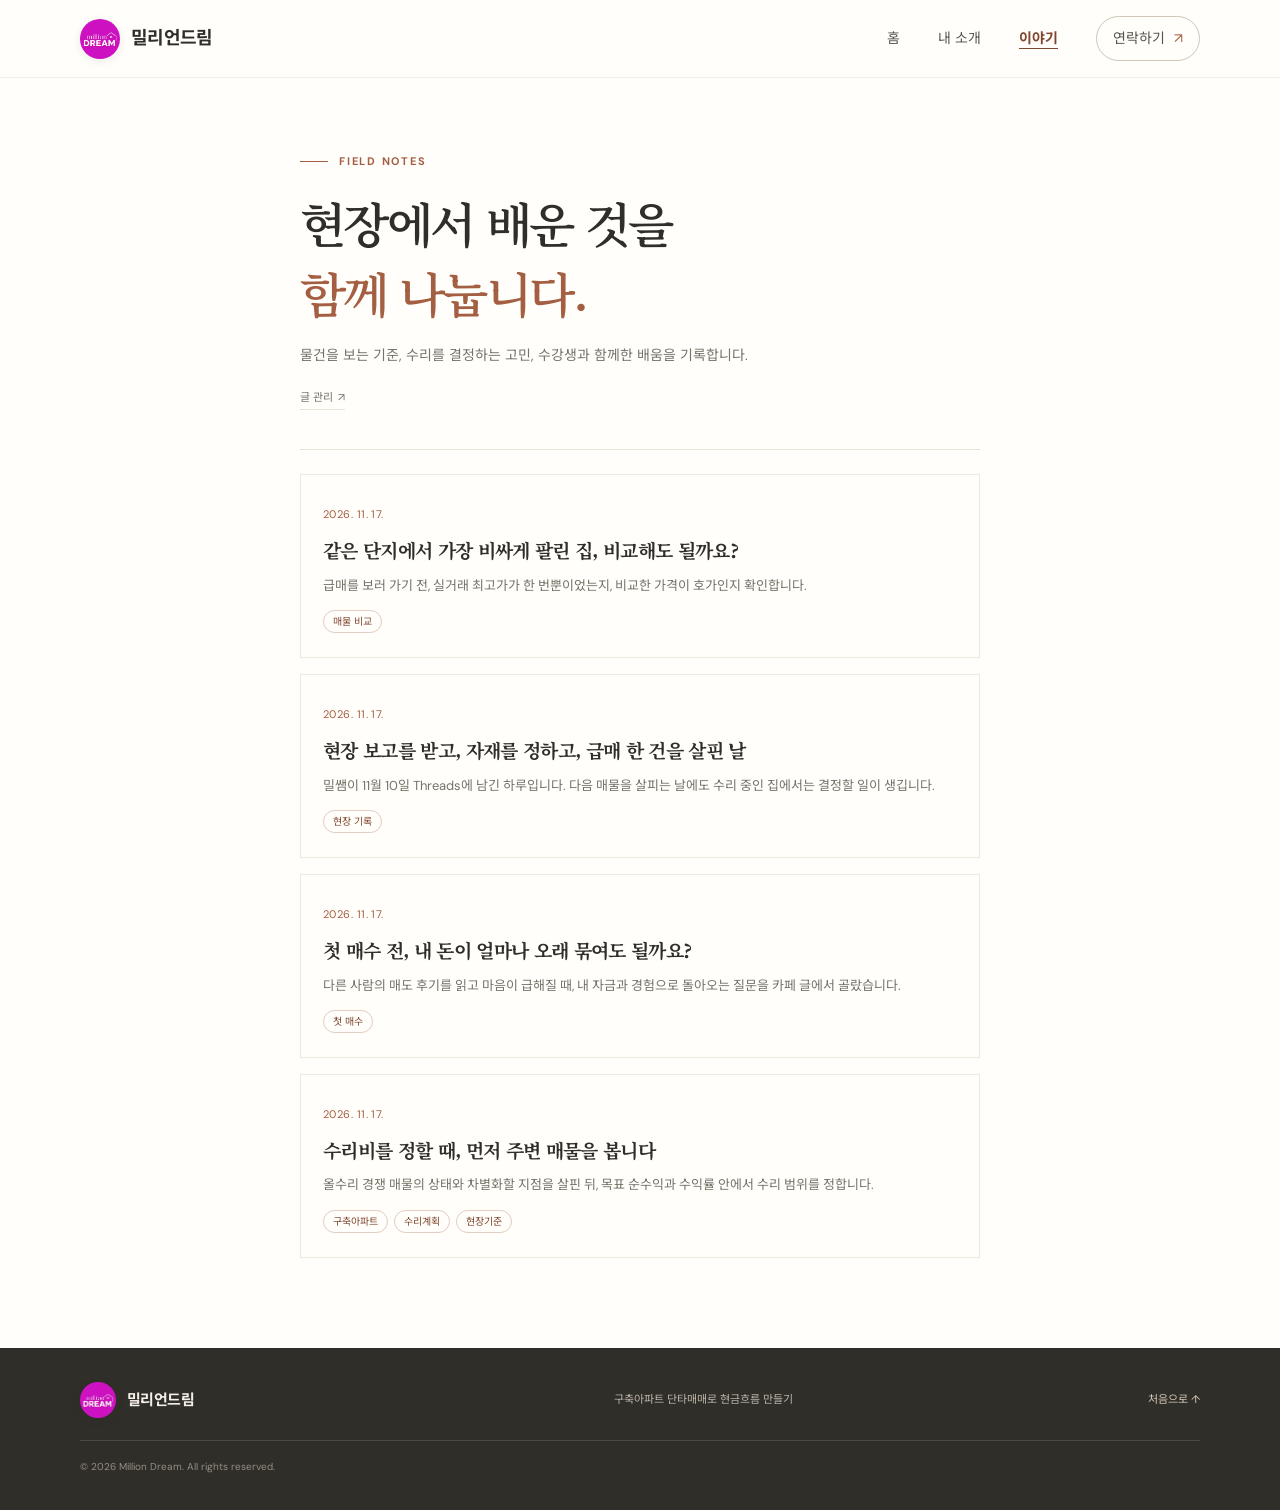
==== story/index.html @ 9db8449e "Remove personal name from story metadata and author" ====
<!doctype html>
<html lang="ko">
<head>
  <meta charset="utf-8">
  <meta name="viewport" content="width=device-width, initial-scale=1">
  <meta name="theme-color" content="#f7f4ec">
  <meta name="description" content="밀리언드림이 구축아파트 투자 현장에서 얻은 기준과 배움을 기록합니다.">
  <title>이야기 | 밀리언드림</title>
  <link rel="stylesheet" href="../styles.css">
  <link rel="stylesheet" href="../story.css">
  <script src="../script.js" defer></script>
</head>
<body class="story-page">
  <a class="skip-link" href="#main">본문 바로가기</a>
  <header class="site-header">
  <a class="brand" href="../index.html#home" aria-label="밀리언드림 홈"><img class="brand-logo" src="../assets/logo.jpg" alt=""><span>밀리언드림</span></a>
  <button class="menu-toggle" type="button" aria-expanded="false" aria-controls="site-nav"><span class="menu-icon" aria-hidden="true"></span><span class="sr-only">메뉴 열기</span></button>
  <nav class="site-nav" id="site-nav" aria-label="주요 메뉴"><a href="../index.html#home">홈</a><a href="../about.html">내 소개</a><a href="index.html" aria-current="page">이야기</a><a class="nav-contact" href="../index.html#contact">연락하기 <span aria-hidden="true">↗</span></a></nav>
</header>
  <main id="main" class="story-wrap">
    <section class="story-list-hero" aria-labelledby="story-title">
      <p class="eyebrow"><span class="eyebrow-line"></span> FIELD NOTES</p>
      <h1 id="story-title">현장에서 배운 것을<br><em>함께 나눕니다.</em></h1>
      <p>물건을 보는 기준, 수리를 결정하는 고민, 수강생과 함께한 배움을 기록합니다.</p>
      <a class="story-admin-link" href="admin.html">글 관리 <span aria-hidden="true">↗</span></a>
    </section>
    <ul class="story-list" id="list" aria-live="polite"></ul>
  </main>
  <footer class="site-footer"><div class="section-wrap footer-inner"><a class="brand footer-brand" href="../index.html#home"><img class="brand-logo" src="../assets/logo.jpg" alt=""><span>밀리언드림</span></a><p>구축아파트 단타매매로 현금흐름 만들기</p><a class="back-top" href="#main">처음으로 ↑</a><small>© <span id="year">2026</span> Million Dream. All rights reserved.</small></div></footer>
  <script>
(function(){
  var list = document.getElementById('list');

  function el(tag, cls, text){
    var n = document.createElement(tag);
    if (cls) n.className = cls;
    if (text != null) n.textContent = text;
    return n;
  }

  function fmtDate(s){
    var d = new Date(s + 'T00:00:00');
    if (isNaN(d)) return s || '';
    return d.getFullYear() + '. ' + (d.getMonth()+1) + '. ' + d.getDate() + '.';
  }

  function render(posts){
    if (!Array.isArray(posts) || posts.length === 0){
      var empty = el('div','empty');
      empty.appendChild(el('strong', null, '아직 올라온 글이 없습니다'));
      empty.appendChild(document.createTextNode('첫 번째 이야기를 준비하고 있어요. 곧 만나요.'));
      list.replaceWith(empty);
      return;
    }
    posts = posts.slice().sort(function(a,b){
      return String(b.date||'').localeCompare(String(a.date||''));
    });
    posts.forEach(function(p){
      var li = el('li','card');
      var a = el('a');
      a.href = p.url ? String(p.url) : 'post.html?id=' + encodeURIComponent(p.id || '');
      var t = el('time', null, fmtDate(p.date));
      t.setAttribute('datetime', String(p.date||''));
      a.appendChild(t);
      a.appendChild(el('h2', null, String(p.title || '(제목 없음)')));
      if (p.summary) a.appendChild(el('p','summary', String(p.summary)));
      if (Array.isArray(p.tags) && p.tags.length){
        var tags = el('div','tags');
        p.tags.forEach(function(tg){ tags.appendChild(el('span','tag', String(tg))); });
        a.appendChild(tags);
      }
      li.appendChild(a);
      list.appendChild(li);
    });
  }

  fetch('posts.json', {cache:'no-store'})
    .then(function(r){ if(!r.ok) throw new Error(r.status); return r.json(); })
    .then(render)
    .catch(function(){
      list.replaceWith(el('div','error','글 목록을 불러오지 못했습니다. 잠시 후 새로고침해 주세요.'));
    });
})();
</script>
</body>
</html>
---- styles.css ----
@import url('https://fonts.googleapis.com/css2?family=DM+Sans:wght@400;500;600;700&family=Noto+Sans+KR:wght@400;500;600;700&family=Noto+Serif+KR:wght@500;600;700&display=swap');

:root{--ink:#302e29;--muted:#77736a;--cream:#f7f4ec;--paper:#fffefa;--line:#e8e2d7;--rust:#a45f43;--rust-dark:#804730;--sage:#9ca68c;--serif:'Noto Serif KR',serif;--sans:'DM Sans','Noto Sans KR',sans-serif;--wrap:1120px}
*{box-sizing:border-box}
html{scroll-behavior:smooth;scroll-padding-top:90px}
body{margin:0;background:var(--paper);color:var(--ink);font-family:var(--sans);font-size:16px;line-height:1.75;-webkit-font-smoothing:antialiased}
a{color:inherit;text-decoration:none}
button,input,textarea{font:inherit}
.section-wrap{width:min(var(--wrap),calc(100% - 64px));margin-inline:auto}
.section-pad{padding-block:112px}
.skip-link{position:absolute;left:16px;top:-60px;z-index:99;background:var(--ink);color:white;padding:10px 16px;border-radius:4px}.skip-link:focus{top:12px}
.sr-only{position:absolute;width:1px;height:1px;padding:0;margin:-1px;overflow:hidden;clip:rect(0,0,0,0);white-space:nowrap;border:0}
.site-header{height:78px;padding-inline:max(32px,calc((100vw - var(--wrap))/2));display:flex;align-items:center;justify-content:space-between;background:rgba(255,254,250,.93);border-bottom:1px solid rgba(48,46,41,.07);position:sticky;top:0;z-index:20;backdrop-filter:blur(12px)}
.brand{display:inline-flex;align-items:center;gap:11px;font-weight:700;letter-spacing:-.04em;font-size:18px}.brand-mark{display:grid;place-items:center;width:31px;height:31px;background:var(--rust);color:#fff8ee;border-radius:50%;font-family:var(--serif);font-size:15px;font-weight:600}
.site-nav{display:flex;align-items:center;gap:38px;font-size:14px;color:#58554e}.site-nav a{transition:color .2s}.site-nav a:hover,.text-link:hover{color:var(--rust)}.nav-contact{border:1px solid #cfc6b8;padding:9px 16px;border-radius:30px}.nav-contact span{padding-left:5px;color:var(--rust)}
.menu-toggle{display:none;border:0;background:none;padding:10px;color:var(--ink)}
.hero{display:grid;grid-template-columns:1.08fr .92fr;gap:62px;align-items:center;padding-block:78px 94px;min-height:630px}.eyebrow{font-size:11px;letter-spacing:.16em;font-weight:700;color:var(--rust);text-transform:uppercase;margin:0 0 22px;display:flex;align-items:center;gap:11px}.eyebrow-line{display:inline-block;width:28px;height:1px;background:var(--rust)}h1,h2,h3,p{margin-top:0}h1,h2{font-family:var(--serif);letter-spacing:-.055em}h1{font-size:clamp(38px,5vw,62px);line-height:1.32;margin:0 0 24px;font-weight:600}h1 em{font-style:normal;color:var(--rust)}.hero-lead{font-size:16px;line-height:1.95;color:#68645d;max-width:510px;margin-bottom:31px}.hero-actions{display:flex;align-items:center;gap:25px}.button{display:inline-flex;align-items:center;justify-content:center;gap:21px;min-height:50px;padding:0 21px;border-radius:3px;font-size:13px;font-weight:600;transition:transform .2s,background .2s}.button:hover{transform:translateY(-2px)}.button-dark{background:var(--ink);color:#fffdf7}.button-dark:hover{background:var(--rust-dark)}.text-link{font-size:13px;color:#5f5b54;transition:color .2s}.hero-note{font-size:11px;color:#99948b;margin-top:25px;letter-spacing:.01em}
.hero-art{height:445px;position:relative;overflow:hidden;background:#e9e5d7;border-radius:2px 80px 2px 2px}.hero-art:before{content:"";position:absolute;inset:0;background:linear-gradient(135deg,rgba(255,250,232,.8),transparent 48%),linear-gradient(0deg,rgba(105,91,68,.14),transparent 53%)}.sun{position:absolute;width:92px;height:92px;border-radius:50%;background:#e9b768;right:16%;top:14%;box-shadow:0 0 75px 32px rgba(233,183,104,.24)}.window-frame{position:absolute;width:52%;height:64%;right:8%;top:13%;border:11px solid #c6b89e;display:grid;grid-template-columns:1fr 1fr;grid-template-rows:1fr 1fr;gap:8px;background:#c6b89e;box-shadow:18px 16px 35px rgba(83,68,48,.12)}.window-pane{background:linear-gradient(145deg,#c5b98f,#eacb8d 52%,#aabb9a);position:relative}.window-pane:nth-child(2){background:linear-gradient(130deg,#d7bd84,#f0d9a8 65%,#b2b99b)}.window-pane:nth-child(3){background:linear-gradient(155deg,#adb89d,#ded4ad 65%,#d6a875)}.window-pane:after{content:"";position:absolute;left:0;right:0;bottom:0;height:32%;background:linear-gradient(160deg,transparent 0 25%,rgba(98,119,88,.52) 26% 43%,transparent 44%),linear-gradient(10deg,rgba(107,127,97,.42),transparent 58%)}.art-label{position:absolute;z-index:2;left:9%;top:10%;display:flex;flex-direction:column;color:#625844;font-size:11px;line-height:1.6;letter-spacing:.04em}.art-label strong{font-family:var(--serif);font-size:18px;color:#453e32;font-weight:600}.art-caption{position:absolute;z-index:3;left:9%;bottom:8%;font-size:11px;letter-spacing:.06em;color:#5b5448;border-left:1px solid var(--rust);padding-left:10px}.plant{position:absolute;z-index:2;bottom:11%;left:8%;width:60px;height:92px}.plant b{position:absolute;bottom:0;left:17px;width:31px;height:34px;border-radius:3px 3px 12px 12px;background:#b77c58;box-shadow:inset 0 5px rgba(255,255,255,.17)}.plant i{position:absolute;bottom:29px;left:28px;width:17px;height:47px;border-radius:100% 0 100% 0;background:#77846d;transform:rotate(-35deg);transform-origin:bottom}.plant i:nth-child(2){left:15px;height:53px;transform:rotate(-62deg)}.plant i:nth-child(3){left:35px;height:53px;transform:rotate(8deg)}.plant-two{left:auto;right:3%;transform:scale(.7);bottom:8%;opacity:.7}
.intro-band{background:var(--cream);padding:72px 0 76px;text-align:center}.intro-inner .eyebrow{justify-content:center;margin-bottom:17px}.intro-statement{font-family:var(--serif);font-size:clamp(21px,3vw,31px);line-height:1.85;letter-spacing:-.04em;margin:0}.intro-statement span{color:var(--rust)}
.about{display:grid;grid-template-columns:.9fr 1.1fr;gap:90px;align-items:start}.section-heading h2,.stories-heading h2,.contact h2{font-size:clamp(30px,3.5vw,43px);line-height:1.55;margin:0}.about-content{padding-top:38px;color:#6c6860;font-size:15px;line-height:2}.about-content p{margin-bottom:20px}.underlined{display:inline-block;margin-top:10px;border-bottom:1px solid #c3a38d;padding-bottom:3px;color:var(--rust-dark)}
.pillars{display:grid;grid-template-columns:repeat(3,1fr);border-top:1px solid var(--line);border-bottom:1px solid var(--line);margin-bottom:108px}.pillar-card{padding:30px 30px 33px 0}.pillar-card+.pillar-card{border-left:1px solid var(--line);padding-left:30px}.pillar-number{font-size:11px;letter-spacing:.12em;color:var(--rust);font-weight:700}.pillar-card h3{font-family:var(--serif);font-size:19px;letter-spacing:-.04em;margin:12px 0 9px}.pillar-card p{font-size:13px;color:var(--muted);line-height:1.8;margin:0}
.stories{background:var(--cream)}.stories-heading{display:flex;justify-content:space-between;align-items:end;margin-bottom:40px}.stories-heading .eyebrow{margin-bottom:11px}.stories-heading h2{font-size:34px}.stories-heading>p{font-size:13px;color:var(--muted);margin-bottom:7px}.story-grid{display:grid;grid-template-columns:repeat(3,1fr);gap:24px}.story-card{background:var(--paper);padding:12px 12px 22px;border:1px solid #eee8dd}.story-image{height:195px;position:relative;overflow:hidden;background:#e4dbc9}.story-image span{position:absolute;left:16px;top:14px;z-index:2;color:#716753;font-size:10px;letter-spacing:.11em;text-transform:uppercase}.story-image:before,.story-image:after,.story-image i{content:"";position:absolute;display:block}.story-image-one:before{width:62%;height:75%;right:8%;top:16%;border:8px solid #c3b195;background:linear-gradient(145deg,#e5c989,#f4ddab 65%,#9da88e);box-shadow:10px 12px 20px #a2988430}.story-image-one:after{width:18px;height:90%;background:#b0a083;left:23%;bottom:-18%;transform:rotate(14deg)}.story-image-two{background:#e8e3d6}.story-image-two:before{width:70%;height:56%;left:15%;bottom:0;background:#c9b79a;clip-path:polygon(6% 100%,0 12%,34% 12%,34% 0,100% 0,93% 100%)}.story-image-two:after{width:16%;height:42%;left:56%;top:18%;background:#d2bea0;border:5px solid #b49f81}.story-image-three{background:#e4e7dc}.story-image-three:before{width:48%;height:78%;left:25%;bottom:-11%;border-radius:50% 50% 3px 3px;background:#9da58c}.story-image-three:after{width:25%;height:25%;left:36%;top:23%;border-radius:50%;background:#d2ac88;box-shadow:0 0 0 9px #f3e9d8}.story-meta{display:flex;gap:12px;margin:19px 4px 8px;font-size:10px;color:var(--rust);letter-spacing:.03em}.story-meta span+span{color:#9d988e}.story-card h3{font-family:var(--serif);font-size:17px;line-height:1.65;letter-spacing:-.035em;margin:0 4px 8px}.story-card p{font-size:12px;color:var(--muted);line-height:1.8;margin:0 4px 18px;min-height:44px}.story-link{font-size:11px;color:#89847b;margin-inline:4px}.story-link span{color:var(--rust);padding-left:5px}
.contact{display:grid;grid-template-columns:1fr 1fr;gap:100px}.contact-intro>p:not(.eyebrow){font-size:14px;color:var(--muted);margin-top:19px;max-width:360px}.contact-placeholder{display:inline-flex;align-items:center;gap:9px;margin-top:26px;font-size:11px;color:#938d82;background:var(--cream);padding:9px 12px;border-radius:2px}.contact-dot{width:6px;height:6px;border-radius:50%;background:#b37b58}.contact-form{display:grid;grid-template-columns:1fr;align-content:start}.contact-form label{font-size:12px;font-weight:600;margin:0 0 7px}.contact-form label span{font-size:10px;color:#aaa39a;font-weight:400;margin-left:5px}.contact-form input,.contact-form textarea{width:100%;border:0;border-bottom:1px solid var(--line);border-radius:0;background:transparent;padding:10px 0 12px;margin-bottom:21px;color:var(--ink);outline:none;font-size:13px}.contact-form textarea{resize:vertical;min-height:104px}.contact-form input:focus,.contact-form textarea:focus{border-color:var(--rust)}.contact-form input::placeholder,.contact-form textarea::placeholder{color:#aaa49b}.submit-button{justify-self:start;border:0;cursor:pointer}.form-note{font-size:10px;color:#a29c92;margin:12px 0 0}.form-note.is-active{color:var(--rust-dark)}
.site-footer{background:var(--ink);color:#f5f0e7;padding:34px 0}.footer-inner{display:grid;grid-template-columns:1fr 1fr auto;align-items:center;gap:12px}.footer-brand{font-size:15px}.footer-brand .brand-mark{background:#ae7658}.footer-inner>p{font-size:11px;color:#bcb5a9;margin:0}.back-top{justify-self:end;font-size:11px;color:#d3c9b9}.footer-inner small{grid-column:1/-1;border-top:1px solid #ffffff22;padding-top:17px;margin-top:10px;font-size:10px;color:#958e82}
@media(max-width:850px){.hero{gap:32px;min-height:560px}.hero-art{height:385px}.about{gap:45px}.contact{gap:54px}.section-pad{padding-block:84px}.pillars{margin-bottom:84px}}
@media(max-width:680px){html{scroll-padding-top:72px}.section-wrap{width:min(100% - 40px,var(--wrap))}.section-pad{padding-block:72px}.site-header{height:68px;padding-inline:20px}.brand{font-size:16px}.brand-mark{width:28px;height:28px}.menu-toggle{display:block;cursor:pointer}.menu-icon,.menu-icon:before,.menu-icon:after{display:block;width:22px;height:1.5px;background:var(--ink);position:relative;transition:transform .2s}.menu-icon:before,.menu-icon:after{content:"";position:absolute;left:0}.menu-icon:before{top:-7px}.menu-icon:after{top:7px}.menu-toggle[aria-expanded="true"] .menu-icon{background:transparent}.menu-toggle[aria-expanded="true"] .menu-icon:before{top:0;transform:rotate(45deg)}.menu-toggle[aria-expanded="true"] .menu-icon:after{top:0;transform:rotate(-45deg)}.site-nav{display:none;position:absolute;top:67px;left:0;right:0;padding:16px 20px 22px;background:var(--paper);border-bottom:1px solid var(--line);flex-direction:column;align-items:stretch;gap:5px}.site-nav.is-open{display:flex}.site-nav a{padding:10px 2px}.site-nav .nav-contact{align-self:flex-start;margin-top:5px;padding:7px 14px}.hero{grid-template-columns:1fr;gap:34px;padding-block:59px 65px}.hero h1{font-size:clamp(36px,10vw,49px)}.hero-lead{font-size:14px}.hero-art{height:min(79vw,365px);min-height:275px}.art-label strong{font-size:15px}.art-caption{font-size:9px}.intro-band{padding:54px 0}.intro-statement{font-size:20px}.desktop-break{display:none}.about{grid-template-columns:1fr;gap:4px}.about-content{padding-top:10px;font-size:14px}.section-heading h2,.contact h2{font-size:31px}.pillars{grid-template-columns:1fr;margin-bottom:70px}.pillar-card{padding:22px 0}.pillar-card+.pillar-card{border-left:0;border-top:1px solid var(--line);padding-left:0}.stories-heading{display:block}.stories-heading h2{font-size:29px}.stories-heading>p{margin-top:10px}.story-grid{grid-template-columns:1fr;gap:17px}.story-card{padding:10px 10px 19px}.story-image{height:210px}.story-card h3{font-size:16px}.story-card p{min-height:0}.contact{grid-template-columns:1fr;gap:30px}.contact-intro>p:not(.eyebrow){font-size:13px}.footer-inner{grid-template-columns:1fr auto}.footer-inner>p{grid-column:1/-1;grid-row:2}.back-top{grid-column:2;grid-row:1}.footer-inner small{grid-row:3}}
@media(prefers-reduced-motion:reduce){html{scroll-behavior:auto}*,*:before,*:after{transition:none!important;animation:none!important}}

/* Brand photography, story feed and community links */
.site-nav a[aria-current="page"] {
  color: var(--rust-dark);
  font-weight: 700;
  text-decoration: underline;
  text-underline-offset: .36em;
}
.brand-logo{display:block;width:40px;height:40px;object-fit:cover;border-radius:50%;box-shadow:0 2px 10px #302e2918}
.hero h1{font-size:clamp(42px,3.75vw,54px)}
.hero-art-photo{background:#f4f1eb}
.hero-art-photo:before{z-index:1;background:linear-gradient(0deg,rgba(35,31,27,.62),transparent 38%);pointer-events:none}
.hero-art-photo>img{width:100%;height:100%;object-fit:cover;object-position:60% 30%;display:block}
.photo-caption{position:absolute;z-index:2;left:8%;right:7%;bottom:7%;display:flex;flex-direction:column;gap:3px;color:#fffaf1;text-shadow:0 1px 8px #21180f55}
.photo-caption span{font-size:11px;letter-spacing:.06em}.photo-caption strong{font-family:var(--serif);font-size:19px;font-weight:600}
.stories-more{display:flex;justify-content:center;margin-top:35px}
.button-outline{border:1px solid #b8aa98;color:var(--ink);background:transparent}
.button-outline:hover{border-color:var(--rust);color:var(--rust-dark);background:#fffefa}
.latest-story-card{padding:0;transition:transform .2s,border-color .2s}
.latest-story-card:hover{transform:translateY(-4px);border-color:#d2bba8}
.latest-story-link{height:100%;min-height:230px;padding:24px 22px;display:flex;flex-direction:column;align-items:flex-start}
.latest-story-link time{font-size:11px;color:var(--rust);letter-spacing:.03em}
.latest-story-link h3{font-family:var(--serif);font-size:17px;line-height:1.65;letter-spacing:-.035em;margin:15px 0 10px}
.latest-story-link p{font-size:12px;color:var(--muted);line-height:1.8;margin:0 0 20px}
.latest-story-more{margin-top:auto;font-size:11px;color:var(--rust-dark)}
.latest-story-more span{padding-left:5px}
.story-loading,.story-load-error{grid-column:1/-1;padding:35px;text-align:center;font-size:13px;color:var(--muted)}
.community-links{display:grid;grid-template-columns:1fr;gap:12px}
.community-card{display:grid;grid-template-columns:120px 1fr auto;align-items:center;gap:15px;padding:19px 21px;border:1px solid var(--line);transition:background .2s,border-color .2s,transform .2s}
.community-card:hover{background:var(--cream);border-color:#d7c7b7;transform:translateX(3px)}
.community-number{font-size:10px;letter-spacing:.09em;color:var(--rust);font-weight:700}
.community-card strong{font-family:var(--serif);font-size:15px;letter-spacing:-.03em}
.community-card>span:nth-of-type(2){font-size:11px;color:var(--muted)}
.community-card b{font-size:11px;color:var(--rust-dark);white-space:nowrap}
.community-card b i{font-style:normal;margin-left:4px}
.footer-brand .brand-logo{width:36px;height:36px}
.portrait-slot{margin:0;height:400px;background:#f5f2ec;border-radius:2px 72px 2px 2px}
.portrait-photo{width:100%;height:100%;display:block;object-fit:cover;object-position:60% 26%}
.portrait-label{left:14px;bottom:14px;padding:7px 10px;background:#fffefaeb;border-radius:2px;color:#5c554a;font-size:10px}
.class-photo{margin:45px 0 35px}
.class-photo img{width:100%;height:auto;display:block;border-radius:2px 34px 2px 2px}
.class-photo figcaption{margin-top:10px;text-align:right;color:var(--muted);font-size:11px}
@media(max-width:850px){.community-card{grid-template-columns:105px 1fr auto;gap:10px}.community-card>span:nth-of-type(2){grid-column:2/-1;grid-row:2}.community-card b{grid-column:3;grid-row:1}}
@media(max-width:680px){.brand-logo{width:34px;height:34px}.footer-brand .brand-logo{width:31px;height:31px}.hero h1{font-size:clamp(30px,8.5vw,43px)}.hero-art-photo>img{object-position:59% 27%}.photo-caption{left:7%;bottom:7%}.photo-caption span{font-size:10px}.photo-caption strong{font-size:17px}.latest-story-link{min-height:0;padding:20px 17px}.latest-story-link h3{font-size:16px;margin:10px 0 7px}.latest-story-link p{margin-bottom:13px}.stories-more{margin-top:25px}.community-card{grid-template-columns:1fr auto;gap:7px 12px;padding:16px}.community-number{grid-column:1}.community-card strong{grid-column:1;grid-row:2}.community-card>span:nth-of-type(2){grid-column:1/-1;grid-row:3}.community-card b{grid-column:2;grid-row:1}.portrait-slot{height:min(90vw,390px);min-height:280px}.class-photo{margin:34px 0 28px}}

/* About page */
.about-page{background:var(--paper)}
.about-hero{display:grid;grid-template-columns:1.08fr .72fr;gap:90px;align-items:center;padding-block:83px 76px}
.about-hero h1{font-size:clamp(37px,4.5vw,56px)}
.about-hero h1 em{font-style:normal;color:var(--rust)}
.about-hero-lead{max-width:470px;font-size:15px;line-height:1.95;color:var(--muted)}
.portrait-slot{height:350px;background:#e9e3d7;position:relative;overflow:hidden;border-radius:2px 72px 2px 2px}
.portrait-slot:before{content:"";position:absolute;inset:0;background:linear-gradient(135deg,#f2e7d0,transparent 55%),linear-gradient(0deg,rgba(70,62,50,.12),transparent 70%)}
.portrait-sun{position:absolute;width:105px;height:105px;border-radius:50%;background:#dfbd8b;right:14%;top:12%;opacity:.8}
.portrait-shape{position:absolute;width:58%;height:83%;left:21%;bottom:-13%;border-radius:48% 48% 0 0;background:#a8a18e}
.portrait-shape i{position:absolute;width:34%;aspect-ratio:1;left:33%;top:3%;border-radius:50%;background:#d2ad88}
.portrait-shape b{position:absolute;width:82%;height:44%;left:9%;top:27%;border-radius:50% 50% 0 0;background:#675e52}
.portrait-label{position:absolute;z-index:2;left:18px;bottom:17px;padding:7px 10px;background:#fffefadb;color:#736c60;font-size:10px;letter-spacing:.04em}
.story-body{max-width:760px;padding-block:26px 95px;font-size:16px;line-height:2.12;color:#514e48}
.story-body p{margin:0 0 26px}
.story-body .story-opening{font-family:var(--serif);font-size:20px;line-height:2;color:#3d3933}
.about-quote{position:relative;margin:55px 0;padding:37px 44px 35px 51px;background:var(--cream);border-left:2px solid var(--rust)}
.quote-mark{position:absolute;left:18px;top:17px;color:#b77c58;font-family:var(--serif);font-size:38px;line-height:1}
.about-quote p{margin:0;color:#514b41;font-family:var(--serif);font-size:18px;line-height:1.95}
.timeline-section{background:var(--cream);padding-block:86px 98px}
.timeline-wrap{display:grid;grid-template-columns:.75fr 1.25fr;gap:90px}
.timeline-heading .eyebrow{margin-bottom:14px}
.timeline-heading h2{font-size:32px;line-height:1.55}
.timeline{list-style:none;padding:0;margin:0;border-left:1px solid #d2c6b6}
.timeline li{position:relative;display:grid;grid-template-columns:83px 1fr;gap:20px;padding:0 0 31px 26px}
.timeline li:last-child{padding-bottom:0}
.timeline li:before{content:"";position:absolute;width:7px;height:7px;border-radius:50%;background:var(--rust);left:-4px;top:8px}
.timeline-year{font-size:11px;font-weight:700;color:var(--rust);letter-spacing:.03em;padding-top:1px}
.timeline h3{font-family:var(--serif);font-size:16px;margin:0 0 5px;letter-spacing:-.03em}
.timeline p{font-size:12px;color:var(--muted);line-height:1.8;margin:0}
.promise-section{text-align:center;padding-block:100px 112px}
.promise-section .eyebrow{justify-content:center;margin-bottom:14px}
.promise-section h2{font-size:clamp(25px,3.5vw,38px);line-height:1.65;margin:0 auto 15px}
.promise-section>p:not(.eyebrow){max-width:620px;margin:0 auto 28px;color:var(--muted);font-size:13px;line-height:1.9}
.promise-section .button{margin-inline:auto}
@media(max-width:850px){.about-hero{gap:40px}.timeline-wrap{gap:45px}}
@media(max-width:680px){.about-hero{grid-template-columns:1fr;gap:28px;padding-block:56px 55px}.about-hero h1{font-size:clamp(35px,9.5vw,46px)}.portrait-slot{height:min(82vw,350px);min-height:270px}.story-body{padding-block:10px 70px;font-size:14px;line-height:2}.story-body .story-opening{font-size:17px}.about-quote{margin:40px 0;padding:32px 24px 29px 36px}.quote-mark{left:13px;top:13px;font-size:31px}.about-quote p{font-size:16px}.timeline-section{padding-block:67px 75px}.timeline-wrap{grid-template-columns:1fr;gap:29px}.timeline-heading h2{font-size:29px}.timeline li{grid-template-columns:65px 1fr;gap:12px;padding-left:20px;padding-bottom:26px}.timeline h3{font-size:14px}.timeline p{font-size:11px}.promise-section{padding-block:72px 80px}.promise-section h2{font-size:26px}.promise-section>p:not(.eyebrow){font-size:12px}}
---- story.css ----
.story-page{background:var(--paper)}
.story-wrap{width:min(100% - 48px,680px);margin:0 auto}
.story-list-hero{padding:74px 0 39px;border-bottom:1px solid var(--line)}
.story-list-hero .eyebrow{margin-bottom:17px}
.story-list-hero h1{font-size:clamp(34px,5vw,48px);line-height:1.45;margin-bottom:15px}
.story-list-hero h1 em{font-style:normal;color:var(--rust)}
.story-list-hero>p:not(.eyebrow){font-size:14px;line-height:1.9;color:var(--muted);margin:0}
.story-admin-link{display:inline-flex;gap:5px;margin-top:19px;padding-bottom:2px;border-bottom:1px solid var(--line);font-size:11px;color:var(--muted)}
.story-admin-link:hover,.story-back:hover{color:var(--rust-dark);border-color:var(--rust)}
.story-list {
  display: grid;
  gap: 16px;
  list-style: none;
  padding: 24px 0 90px;
  margin: 0;
}
.story-list .card {
  background: var(--paper);
  border: 1px solid #eee8dd;
  transition: border-color .2s, transform .2s;
}
.story-list .card:hover {
  border-color: #d2bba8;
  transform: translateY(-4px);
}
.story-list .card a {
  display: block;
  padding: 24px 22px;
  text-decoration: none;
  color: inherit;
}
.story-list .card time,.post-head time{font-size:11px;color:var(--rust);letter-spacing:.04em}
.story-list .card h2{font-family:var(--serif);font-size:19px;line-height:1.6;letter-spacing:-.035em;margin:8px 0}
.story-list .card a:hover h2{color:var(--rust-dark)}
.story-list .card .summary{font-size:13px;color:var(--muted);line-height:1.85;margin:0}
.story-list .tags,.post-head .tags{display:flex;gap:6px;flex-wrap:wrap;margin-top:12px}
.story-list .tag,.post-head .tag{font-size:10px;color:var(--rust-dark);border:1px solid #a45f4350;border-radius:999px;padding:2px 9px}
.story-list-hero~.empty,.story-list-hero~.error{padding:70px 0;text-align:center;color:var(--muted);font-size:13px}
.story-post-wrap{padding-bottom:90px}
.story-top{padding:31px 0 0}
.story-back{font-size:12px;color:var(--muted);padding-bottom:2px;border-bottom:1px solid transparent}
.story-post-main article{padding-top:42px}
.story-post-main .post-head h1{font-size:clamp(27px,5vw,38px);line-height:1.5;margin:10px 0 14px}
.story-post-main .post-head .meta{font-size:11px;color:var(--muted);margin-top:8px}
.story-post-main .rule{border:0;border-top:1px solid var(--line);margin:29px 0 32px;width:42px}
.story-post-main .body{font-size:16px;line-height:2;color:#514e48;overflow-wrap:anywhere}
.story-post-main .body p{margin:0 0 1.45em;white-space:pre-line}
.story-post-main .body h2,.story-post-main .faq h2{font-family:var(--serif);font-size:20px;line-height:1.6;margin:2.1em 0 .8em;letter-spacing:-.035em}
.story-post-main .body ul{margin:0 0 1.5em 1.2em}
.story-post-main .body li{padding-left:3px;margin-bottom:.45em}
.story-post-main .body li::marker{color:var(--rust)}
.story-post-main .faq,.story-post-main .sources{margin-top:42px}
.story-post-main .faq h2{font-size:18px;margin:0 0 13px}
.story-post-main .faq details{border-top:1px solid var(--line);padding:13px 0}
.story-post-main .faq details:last-of-type{border-bottom:1px solid var(--line)}
.story-post-main .faq summary{cursor:pointer;font-size:13px;font-weight:600;list-style:none}
.story-post-main .faq summary::-webkit-details-marker{display:none}
.story-post-main .faq summary:before{content:'Q. ';color:var(--rust)}
.story-post-main .faq details p{margin:8px 0 0;color:var(--muted);font-size:13px;line-height:1.9}
.story-post-main .sources{font-size:12px;color:var(--muted)}
.story-post-main .sources h2{font-size:11px;letter-spacing:.08em;margin-bottom:8px}
.story-post-main .sources ol{margin-left:1.2em}
.story-post-main .sources a{color:var(--rust-dark)}
.story-post-main nav.pn{margin-top:48px;border-top:1px solid var(--line);display:grid;grid-template-columns:1fr 1fr;gap:12px;padding-top:7px}
.story-post-main nav.pn a{padding:17px 10px;border-radius:3px;min-width:0}
.story-post-main nav.pn a:hover{background:var(--cream)}
.story-post-main nav.pn .dir{font-size:10px;color:var(--muted);margin-bottom:5px}
.story-post-main nav.pn .pn-title{font-family:var(--serif);font-size:13px;font-weight:600;line-height:1.6}
.story-post-main nav.pn .next{text-align:right}
.story-post-main .notfound{padding:85px 0;text-align:center}
.story-post-main .notfound h1{font-family:var(--serif);font-size:22px;margin-bottom:10px}
.story-post-main .notfound p{font-size:13px;color:var(--muted);margin-bottom:20px}
.story-post-main .notfound a{color:var(--rust-dark);font-size:13px;border-bottom:1px solid currentColor;padding-bottom:2px}
@media(max-width:680px){.story-wrap{width:min(100% - 40px,680px)}.story-list-hero{padding:55px 0 30px}.story-list-hero h1{font-size:35px}.story-list .card a{padding:20px 17px}.story-list .card h2{font-size:17px}.story-list .card .summary{font-size:12px}.story-post-wrap{padding-bottom:65px}.story-top{padding-top:22px}.story-post-main article{padding-top:34px}.story-post-main .body{font-size:14px;line-height:1.95}.story-post-main .body h2,.story-post-main .faq h2{font-size:18px}.story-post-main nav.pn{grid-template-columns:1fr}.story-post-main nav.pn .next{text-align:left}}
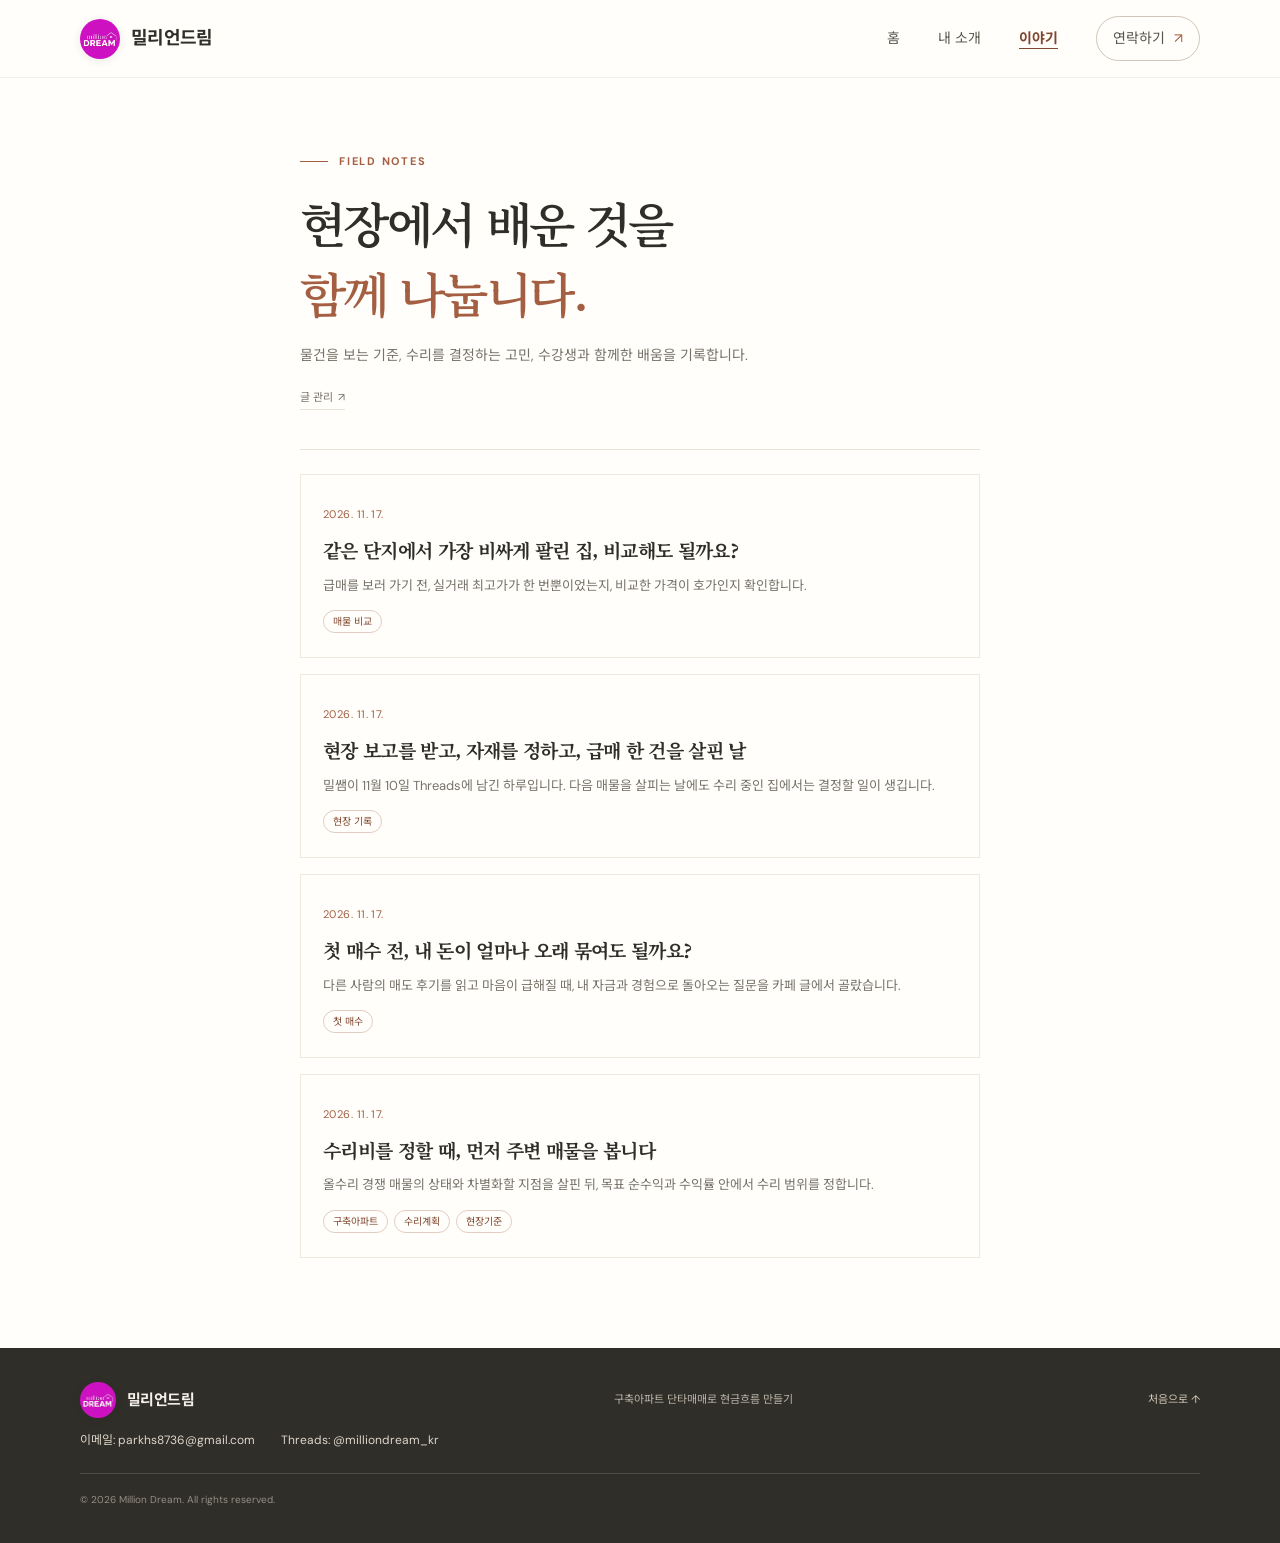
==== commit 9c0c3a13: "Link story navigation and footer to contact page" ====
--- a/story/index.html
+++ b/story/index.html
@@ -15,7 +15,7 @@
   <header class="site-header">
   <a class="brand" href="../index.html#home" aria-label="밀리언드림 홈"><img class="brand-logo" src="../assets/logo.jpg" alt=""><span>밀리언드림</span></a>
   <button class="menu-toggle" type="button" aria-expanded="false" aria-controls="site-nav"><span class="menu-icon" aria-hidden="true"></span><span class="sr-only">메뉴 열기</span></button>
-  <nav class="site-nav" id="site-nav" aria-label="주요 메뉴"><a href="../index.html#home">홈</a><a href="../about.html">내 소개</a><a href="index.html" aria-current="page">이야기</a><a class="nav-contact" href="../index.html#contact">연락하기 <span aria-hidden="true">↗</span></a></nav>
+  <nav class="site-nav" id="site-nav" aria-label="주요 메뉴"><a href="../index.html#home">홈</a><a href="../about.html">내 소개</a><a href="index.html" aria-current="page">이야기</a><a class="nav-contact" href="../contact.html">연락하기 <span aria-hidden="true">↗</span></a></nav>
 </header>
   <main id="main" class="story-wrap">
     <section class="story-list-hero" aria-labelledby="story-title">
@@ -26,7 +26,7 @@
     </section>
     <ul class="story-list" id="list" aria-live="polite"></ul>
   </main>
-  <footer class="site-footer"><div class="section-wrap footer-inner"><a class="brand footer-brand" href="../index.html#home"><img class="brand-logo" src="../assets/logo.jpg" alt=""><span>밀리언드림</span></a><p>구축아파트 단타매매로 현금흐름 만들기</p><a class="back-top" href="#main">처음으로 ↑</a><small>© <span id="year">2026</span> Million Dream. All rights reserved.</small></div></footer>
+  <footer class="site-footer"><div class="section-wrap footer-inner"><a class="brand footer-brand" href="../index.html#home"><img class="brand-logo" src="../assets/logo.jpg" alt=""><span>밀리언드림</span></a><p>구축아파트 단타매매로 현금흐름 만들기</p><a class="back-top" href="#main">처음으로 ↑</a><div class="footer-links"><a href="mailto:parkhs8736@gmail.com" target="_blank" rel="noopener noreferrer">이메일: parkhs8736@gmail.com</a><a href="https://www.threads.com/@milliondream_kr?invite=0" target="_blank" rel="noopener noreferrer">Threads: @milliondream_kr</a></div><small>© <span id="year">2026</span> Million Dream. All rights reserved.</small></div></footer>
   <script>
 (function(){
   var list = document.getElementById('list');
--- a/styles.css
+++ b/styles.css
@@ -107,3 +107,19 @@
 .promise-section .button{margin-inline:auto}
 @media(max-width:850px){.about-hero{gap:40px}.timeline-wrap{gap:45px}}
 @media(max-width:680px){.about-hero{grid-template-columns:1fr;gap:28px;padding-block:56px 55px}.about-hero h1{font-size:clamp(35px,9.5vw,46px)}.portrait-slot{height:min(82vw,350px);min-height:270px}.story-body{padding-block:10px 70px;font-size:14px;line-height:2}.story-body .story-opening{font-size:17px}.about-quote{margin:40px 0;padding:32px 24px 29px 36px}.quote-mark{left:13px;top:13px;font-size:31px}.about-quote p{font-size:16px}.timeline-section{padding-block:67px 75px}.timeline-wrap{grid-template-columns:1fr;gap:29px}.timeline-heading h2{font-size:29px}.timeline li{grid-template-columns:65px 1fr;gap:12px;padding-left:20px;padding-bottom:26px}.timeline h3{font-size:14px}.timeline p{font-size:11px}.promise-section{padding-block:72px 80px}.promise-section h2{font-size:26px}.promise-section>p:not(.eyebrow){font-size:12px}}
+
+/* Contact page and shared footer channels */
+.contact-page-main{max-width:820px;padding-block:100px 120px}
+.contact-page-main h1{margin-bottom:17px}
+.contact-page-lead{max-width:640px;color:var(--muted);font-size:16px;line-height:1.9}
+.contact-options{display:grid;gap:15px;margin-top:42px}
+.contact-option{display:flex;flex-direction:column;justify-content:center;gap:5px;min-height:147px;padding:25px 30px;background:var(--paper);border:1px solid #ded7cb;transition:transform .2s,border-color .2s,background .2s}
+.contact-option:hover{transform:translateY(-3px);border-color:var(--rust);background:var(--cream)}
+.contact-option:focus-visible,.footer-links a:focus-visible{outline:2px solid var(--rust);outline-offset:4px}
+.contact-option-label{font-size:11px;font-weight:700;letter-spacing:.09em;color:var(--rust)}
+.contact-option strong{font-family:var(--serif);font-size:clamp(18px,2.5vw,24px);font-weight:600;line-height:1.5;letter-spacing:-.035em;overflow-wrap:anywhere}
+.contact-option-note{font-size:12px;color:var(--muted)}
+.footer-links{grid-column:1/-1;display:flex;flex-wrap:wrap;gap:8px 26px;color:#ded6cb;font-size:12px}
+.footer-links a{overflow-wrap:anywhere;text-underline-offset:3px}
+.footer-links a:hover{text-decoration:underline;color:#fffefa}
+@media(max-width:680px){.contact-page-main{padding-block:72px 88px}.contact-page-main h1{font-size:clamp(35px,9.5vw,46px)}.contact-page-lead{font-size:14px}.contact-options{margin-top:30px;gap:12px}.contact-option{min-height:136px;padding:21px 20px}.footer-links{grid-row:3;flex-direction:column;gap:5px}.footer-inner small{grid-row:4}}
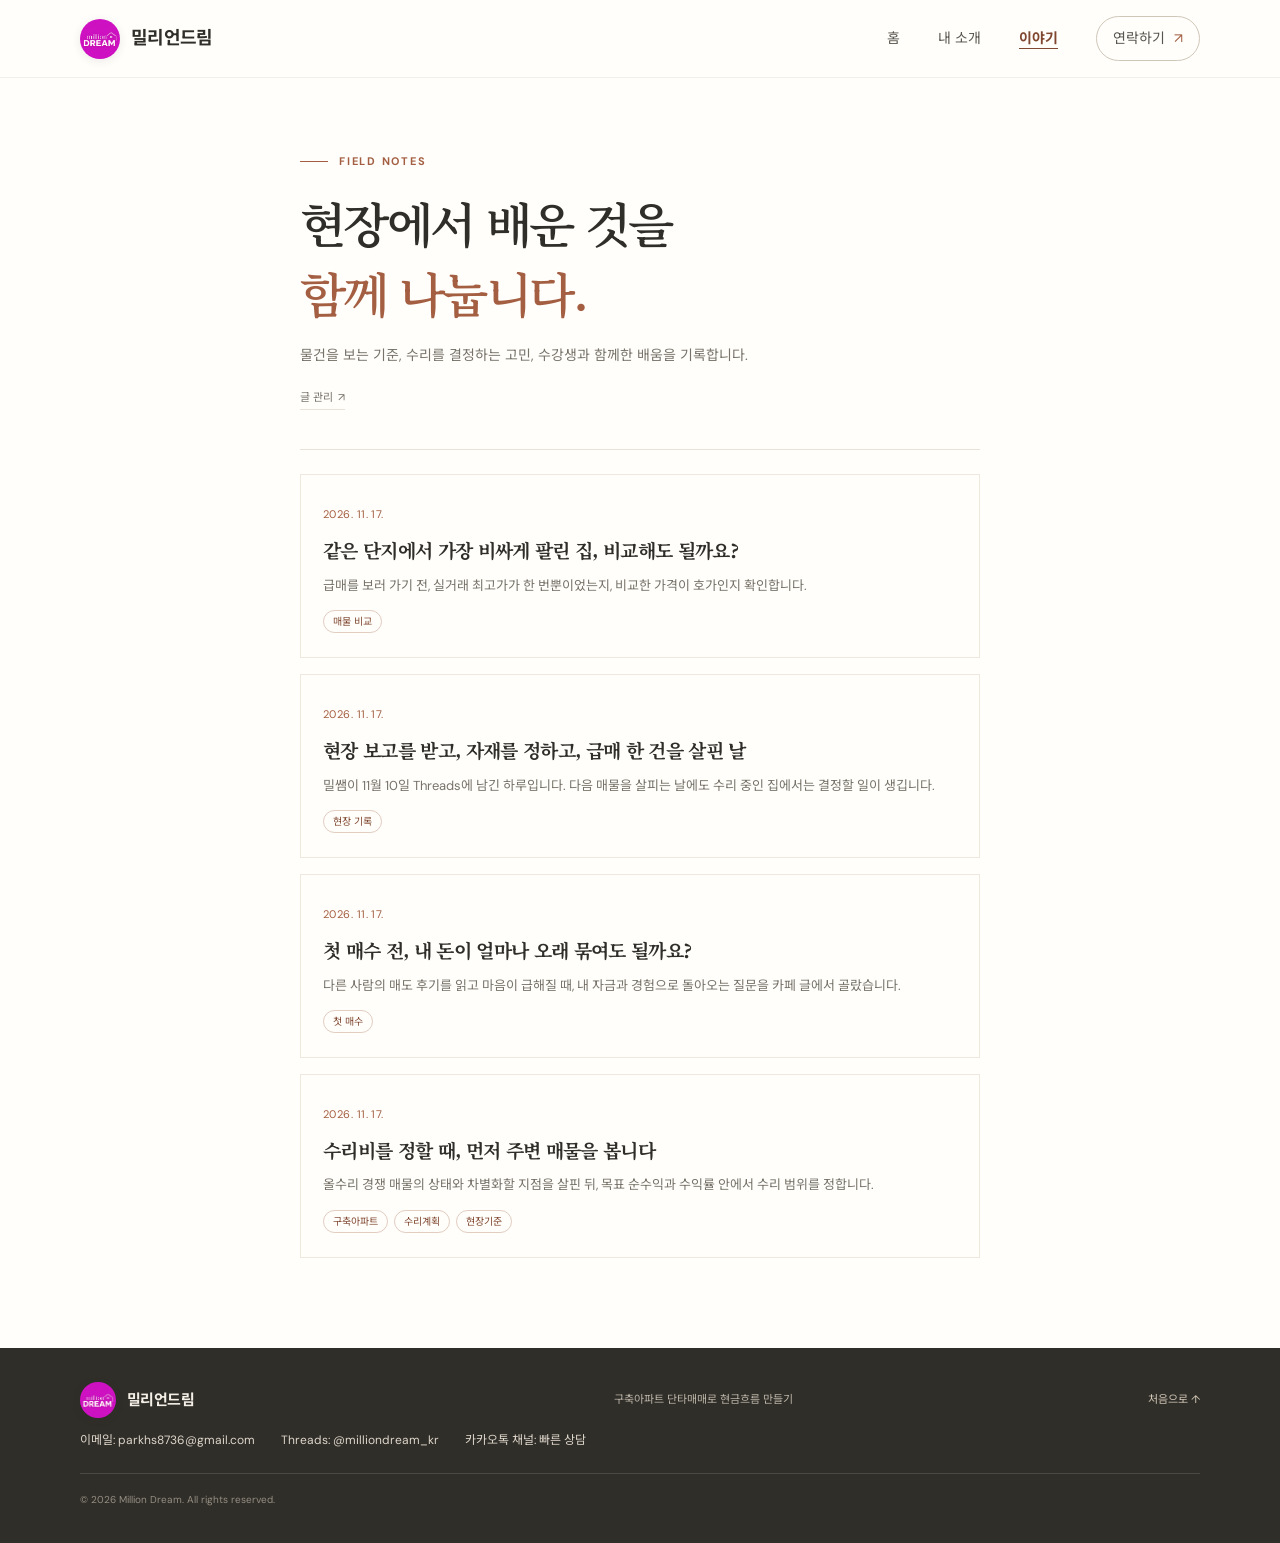
==== commit 03123f36: "Add Kakao channel link to story footers" ====
--- a/story/index.html
+++ b/story/index.html
@@ -26,7 +26,7 @@
     </section>
     <ul class="story-list" id="list" aria-live="polite"></ul>
   </main>
-  <footer class="site-footer"><div class="section-wrap footer-inner"><a class="brand footer-brand" href="../index.html#home"><img class="brand-logo" src="../assets/logo.jpg" alt=""><span>밀리언드림</span></a><p>구축아파트 단타매매로 현금흐름 만들기</p><a class="back-top" href="#main">처음으로 ↑</a><div class="footer-links"><a href="mailto:parkhs8736@gmail.com" target="_blank" rel="noopener noreferrer">이메일: parkhs8736@gmail.com</a><a href="https://www.threads.com/@milliondream_kr?invite=0" target="_blank" rel="noopener noreferrer">Threads: @milliondream_kr</a></div><small>© <span id="year">2026</span> Million Dream. All rights reserved.</small></div></footer>
+  <footer class="site-footer"><div class="section-wrap footer-inner"><a class="brand footer-brand" href="../index.html#home"><img class="brand-logo" src="../assets/logo.jpg" alt=""><span>밀리언드림</span></a><p>구축아파트 단타매매로 현금흐름 만들기</p><a class="back-top" href="#main">처음으로 ↑</a><div class="footer-links"><a href="mailto:parkhs8736@gmail.com" target="_blank" rel="noopener noreferrer">이메일: parkhs8736@gmail.com</a><a href="https://www.threads.com/@milliondream_kr?invite=0" target="_blank" rel="noopener noreferrer">Threads: @milliondream_kr</a><a href="https://pf.kakao.com/_hgxfrX" target="_blank" rel="noopener noreferrer">카카오톡 채널: 빠른 상담</a></div><small>© <span id="year">2026</span> Million Dream. All rights reserved.</small></div></footer>
   <script>
 (function(){
   var list = document.getElementById('list');
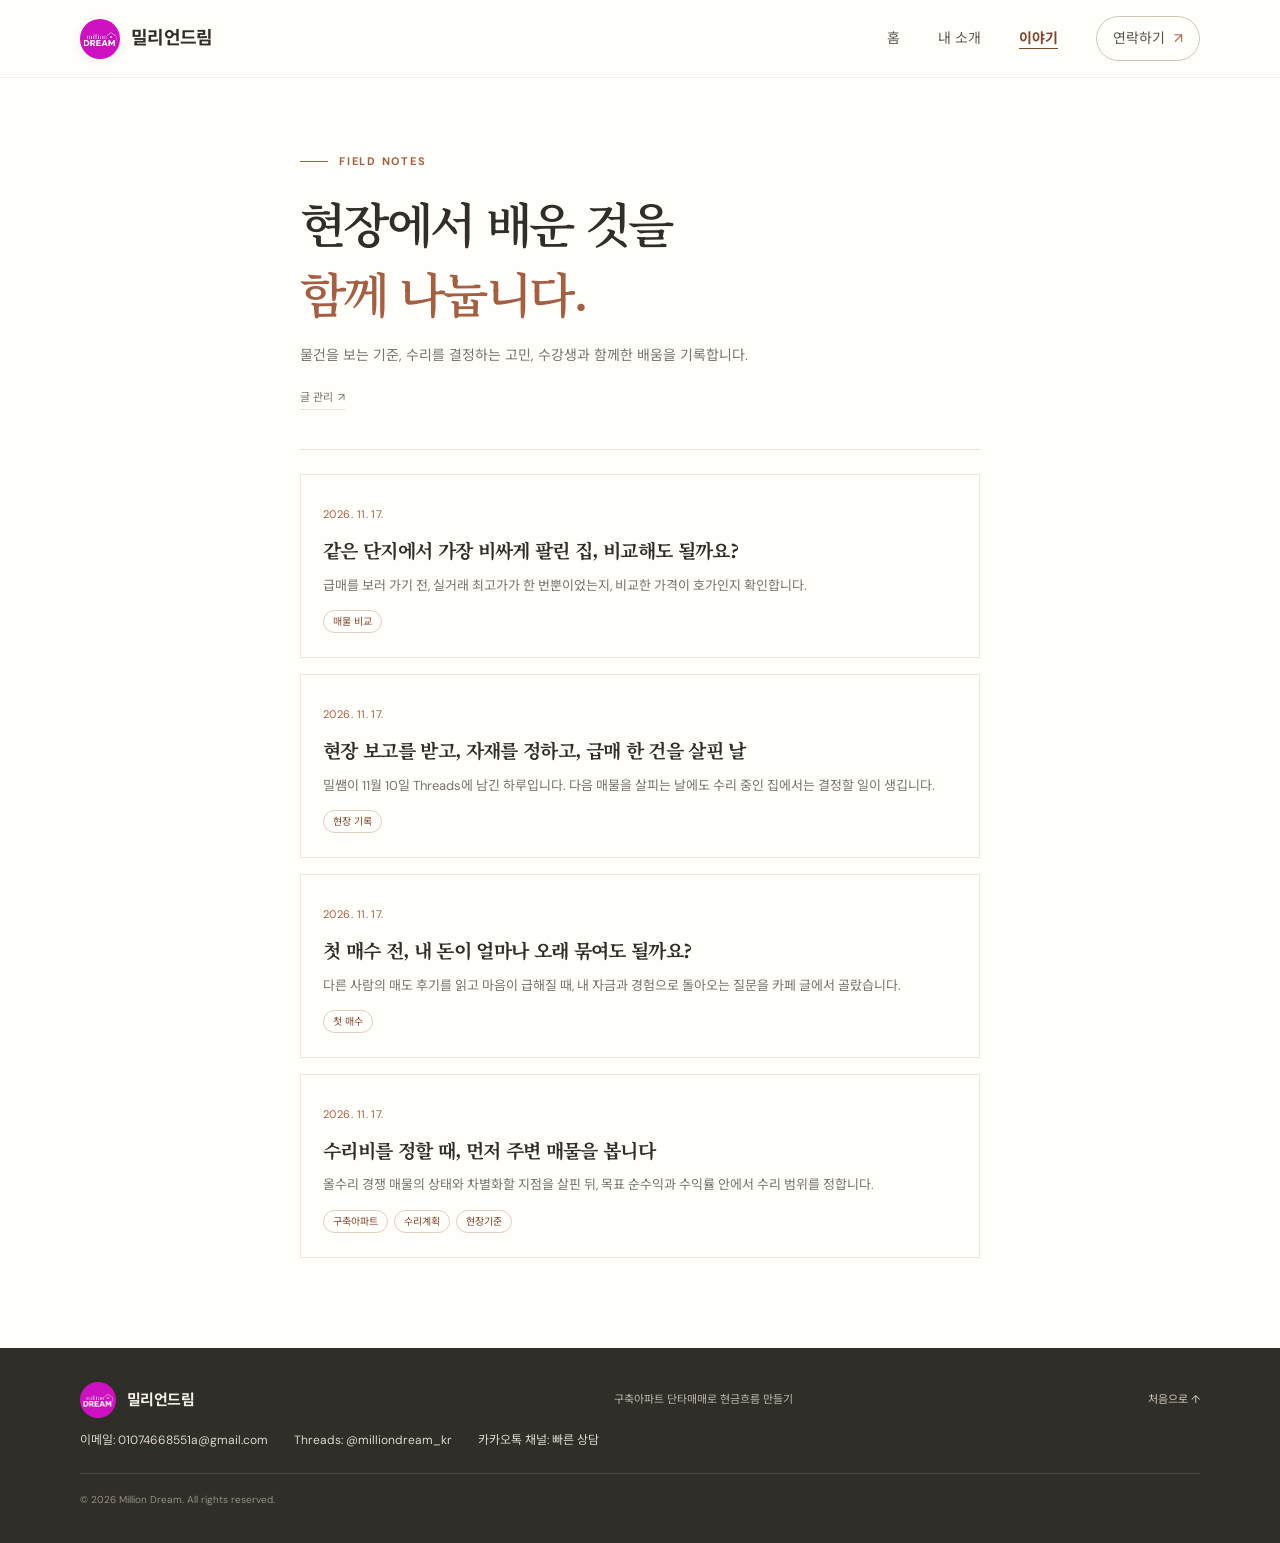
==== commit 10433458: "Update inquiry email in story pages" ====
--- a/story/index.html
+++ b/story/index.html
@@ -26,7 +26,7 @@
     </section>
     <ul class="story-list" id="list" aria-live="polite"></ul>
   </main>
-  <footer class="site-footer"><div class="section-wrap footer-inner"><a class="brand footer-brand" href="../index.html#home"><img class="brand-logo" src="../assets/logo.jpg" alt=""><span>밀리언드림</span></a><p>구축아파트 단타매매로 현금흐름 만들기</p><a class="back-top" href="#main">처음으로 ↑</a><div class="footer-links"><a href="mailto:parkhs8736@gmail.com" target="_blank" rel="noopener noreferrer">이메일: parkhs8736@gmail.com</a><a href="https://www.threads.com/@milliondream_kr?invite=0" target="_blank" rel="noopener noreferrer">Threads: @milliondream_kr</a><a href="https://pf.kakao.com/_hgxfrX" target="_blank" rel="noopener noreferrer">카카오톡 채널: 빠른 상담</a></div><small>© <span id="year">2026</span> Million Dream. All rights reserved.</small></div></footer>
+  <footer class="site-footer"><div class="section-wrap footer-inner"><a class="brand footer-brand" href="../index.html#home"><img class="brand-logo" src="../assets/logo.jpg" alt=""><span>밀리언드림</span></a><p>구축아파트 단타매매로 현금흐름 만들기</p><a class="back-top" href="#main">처음으로 ↑</a><div class="footer-links"><a href="mailto:01074668551a@gmail.com" target="_blank" rel="noopener noreferrer">이메일: 01074668551a@gmail.com</a><a href="https://www.threads.com/@milliondream_kr?invite=0" target="_blank" rel="noopener noreferrer">Threads: @milliondream_kr</a><a href="https://pf.kakao.com/_hgxfrX" target="_blank" rel="noopener noreferrer">카카오톡 채널: 빠른 상담</a></div><small>© <span id="year">2026</span> Million Dream. All rights reserved.</small></div></footer>
   <script>
 (function(){
   var list = document.getElementById('list');
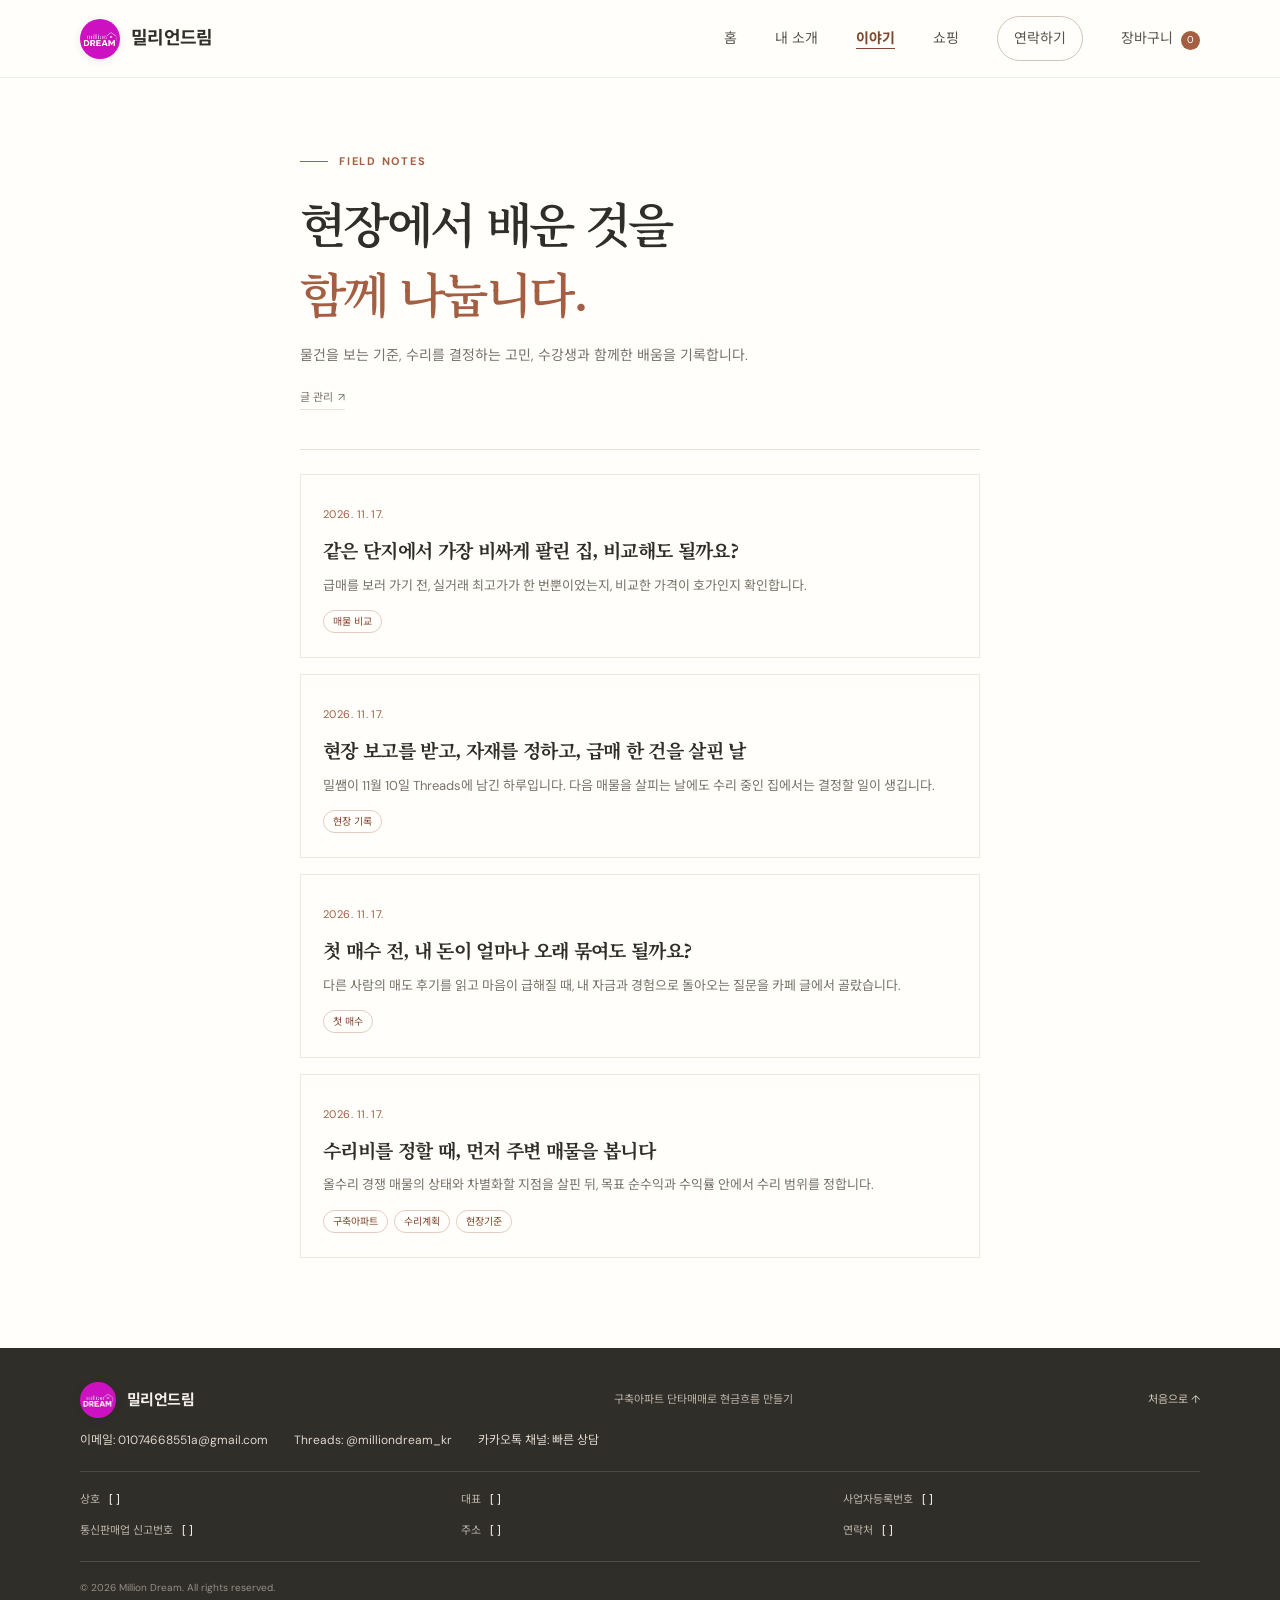
==== commit 56f3e2de: "Add integrated Million Dream shop pages" ====
--- a/story/index.html
+++ b/story/index.html
@@ -2,21 +2,31 @@
 <html lang="ko">
 <head>
   <meta charset="utf-8">
+  <meta name="google-site-verification" content="wx0DyU8hNhCQ1YkHGSqaNByI2j18Ryf8jRu1ZCoJjWM">
   <meta name="viewport" content="width=device-width, initial-scale=1">
   <meta name="theme-color" content="#f7f4ec">
-  <meta name="description" content="밀리언드림이 구축아파트 투자 현장에서 얻은 기준과 배움을 기록합니다.">
-  <title>이야기 | 밀리언드림</title>
+  <meta name="description" content="밀리언드림의 구축아파트 투자 이야기. 급매 가격 비교, 첫 매수 전 자금 점검, 수리비 결정과 현장 경험을 기록합니다.">
+  <title>구축아파트 투자 이야기 | 밀리언드림</title>
+  <link rel="canonical" href="https://milliondream.vercel.app/story/">
   <link rel="stylesheet" href="../styles.css">
   <link rel="stylesheet" href="../story.css">
   <script src="../script.js" defer></script>
+  <link rel="stylesheet" href="../shop/shop.css">
 </head>
 <body class="story-page">
   <a class="skip-link" href="#main">본문 바로가기</a>
   <header class="site-header">
-  <a class="brand" href="../index.html#home" aria-label="밀리언드림 홈"><img class="brand-logo" src="../assets/logo.jpg" alt=""><span>밀리언드림</span></a>
-  <button class="menu-toggle" type="button" aria-expanded="false" aria-controls="site-nav"><span class="menu-icon" aria-hidden="true"></span><span class="sr-only">메뉴 열기</span></button>
-  <nav class="site-nav" id="site-nav" aria-label="주요 메뉴"><a href="../index.html#home">홈</a><a href="../about.html">내 소개</a><a href="index.html" aria-current="page">이야기</a><a class="nav-contact" href="../contact.html">연락하기 <span aria-hidden="true">↗</span></a></nav>
-</header>
+    <a class="brand" href="../index.html#home" aria-label="밀리언드림 홈"><img class="brand-logo" src="../assets/logo.jpg" alt=""><span>밀리언드림</span></a>
+    <button class="menu-toggle" type="button" aria-expanded="false" aria-controls="site-nav"><span class="menu-icon" aria-hidden="true"></span><span class="sr-only">메뉴 열기</span></button>
+    <nav class="site-nav" id="site-nav" aria-label="주요 메뉴">
+      <a href="../index.html#home">홈</a>
+      <a href="../about.html">내 소개</a>
+      <a href="../story/" aria-current="page">이야기</a>
+      <a href="../shop/">쇼핑</a>
+      <a class="nav-contact" href="../contact.html">연락하기</a>
+      <a href="../shop/cart.html" data-shop-cart>장바구니 <span data-shop-cart-count>0</span></a>
+    </nav>
+  </header>
   <main id="main" class="story-wrap">
     <section class="story-list-hero" aria-labelledby="story-title">
       <p class="eyebrow"><span class="eyebrow-line"></span> FIELD NOTES</p>
@@ -26,7 +36,27 @@
     </section>
     <ul class="story-list" id="list" aria-live="polite"></ul>
   </main>
-  <footer class="site-footer"><div class="section-wrap footer-inner"><a class="brand footer-brand" href="../index.html#home"><img class="brand-logo" src="../assets/logo.jpg" alt=""><span>밀리언드림</span></a><p>구축아파트 단타매매로 현금흐름 만들기</p><a class="back-top" href="#main">처음으로 ↑</a><div class="footer-links"><a href="mailto:01074668551a@gmail.com" target="_blank" rel="noopener noreferrer">이메일: 01074668551a@gmail.com</a><a href="https://www.threads.com/@milliondream_kr?invite=0" target="_blank" rel="noopener noreferrer">Threads: @milliondream_kr</a><a href="https://pf.kakao.com/_hgxfrX" target="_blank" rel="noopener noreferrer">카카오톡 채널: 빠른 상담</a></div><small>© <span id="year">2026</span> Million Dream. All rights reserved.</small></div></footer>
+  <footer class="site-footer">
+    <div class="section-wrap footer-inner">
+      <a class="brand footer-brand" href="../index.html#home"><img class="brand-logo" src="../assets/logo.jpg" alt=""><span>밀리언드림</span></a>
+      <p>구축아파트 단타매매로 현금흐름 만들기</p>
+      <a class="back-top" href="#main">처음으로 ↑</a>
+      <div class="footer-links">
+        <a href="mailto:01074668551a@gmail.com">이메일: 01074668551a@gmail.com</a>
+        <a href="https://www.threads.com/@milliondream_kr?invite=0" target="_blank" rel="noopener noreferrer">Threads: @milliondream_kr</a>
+        <a href="https://pf.kakao.com/_hgxfrX" target="_blank" rel="noopener noreferrer">카카오톡 채널: 빠른 상담</a>
+      </div>
+      <div class="footer-business" aria-label="사업자 정보">
+        <div><span>상호</span><strong>[ ]</strong></div>
+        <div><span>대표</span><strong>[ ]</strong></div>
+        <div><span>사업자등록번호</span><strong>[ ]</strong></div>
+        <div><span>통신판매업 신고번호</span><strong>[ ]</strong></div>
+        <div><span>주소</span><strong>[ ]</strong></div>
+        <div><span>연락처</span><strong>[ ]</strong></div>
+      </div>
+      <small>© <span id="year">2026</span> Million Dream. All rights reserved.</small>
+    </div>
+  </footer>
   <script>
 (function(){
   var list = document.getElementById('list');
@@ -82,5 +112,6 @@
     });
 })();
 </script>
+  <script src="../shop/shop.js" defer></script>
 </body>
 </html>
--- a/styles.css
+++ b/styles.css
@@ -70,6 +70,26 @@
 @media(max-width:850px){.community-card{grid-template-columns:105px 1fr auto;gap:10px}.community-card>span:nth-of-type(2){grid-column:2/-1;grid-row:2}.community-card b{grid-column:3;grid-row:1}}
 @media(max-width:680px){.brand-logo{width:34px;height:34px}.footer-brand .brand-logo{width:31px;height:31px}.hero h1{font-size:clamp(30px,8.5vw,43px)}.hero-art-photo>img{object-position:59% 27%}.photo-caption{left:7%;bottom:7%}.photo-caption span{font-size:10px}.photo-caption strong{font-size:17px}.latest-story-link{min-height:0;padding:20px 17px}.latest-story-link h3{font-size:16px;margin:10px 0 7px}.latest-story-link p{margin-bottom:13px}.stories-more{margin-top:25px}.community-card{grid-template-columns:1fr auto;gap:7px 12px;padding:16px}.community-number{grid-column:1}.community-card strong{grid-column:1;grid-row:2}.community-card>span:nth-of-type(2){grid-column:1/-1;grid-row:3}.community-card b{grid-column:2;grid-row:1}.portrait-slot{height:min(90vw,390px);min-height:280px}.class-photo{margin:34px 0 28px}}
 
+/* Shared shop navigation and business details */
+.footer-business{grid-column:1/-1;display:grid;grid-template-columns:repeat(3,minmax(0,1fr));gap:13px 24px;border-top:1px solid #ffffff22;padding-top:19px;margin-top:8px}
+.footer-business div{display:flex;flex-wrap:wrap;gap:5px 9px;min-width:0;font-size:11px;line-height:1.6}
+.footer-business span{color:#bcb5a9}.footer-business strong{font-weight:500;color:#f5f0e7;overflow-wrap:anywhere}
+.footer-inner small{grid-row:auto}
+@media(max-width:900px){
+  .site-header{padding-inline:24px}
+  .menu-toggle{display:block;cursor:pointer}
+  .menu-icon,.menu-icon:before,.menu-icon:after{display:block;width:22px;height:1.5px;background:var(--ink);position:relative;transition:transform .2s}
+  .menu-icon:before,.menu-icon:after{content:"";position:absolute;left:0}
+  .menu-icon:before{top:-7px}.menu-icon:after{top:7px}
+  .menu-toggle[aria-expanded="true"] .menu-icon{background:transparent}
+  .menu-toggle[aria-expanded="true"] .menu-icon:before{top:0;transform:rotate(45deg)}
+  .menu-toggle[aria-expanded="true"] .menu-icon:after{top:0;transform:rotate(-45deg)}
+  .site-nav{display:none;position:absolute;top:calc(100% - 1px);left:0;right:0;padding:16px 24px 22px;background:var(--paper);border-bottom:1px solid var(--line);flex-direction:column;align-items:stretch;gap:5px}
+  .site-nav.is-open{display:flex}.site-nav a{padding:10px 2px}
+  .site-nav .nav-contact{align-self:flex-start;margin-top:5px;padding:7px 14px}
+}
+@media(max-width:680px){.site-header{padding-inline:20px}.site-nav{padding-inline:20px}.footer-business{grid-template-columns:repeat(2,minmax(0,1fr))}}
+
 /* About page */
 .about-page{background:var(--paper)}
 .about-hero{display:grid;grid-template-columns:1.08fr .72fr;gap:90px;align-items:center;padding-block:83px 76px}
@@ -123,3 +143,4 @@
 .footer-links a{overflow-wrap:anywhere;text-underline-offset:3px}
 .footer-links a:hover{text-decoration:underline;color:#fffefa}
 @media(max-width:680px){.contact-page-main{padding-block:72px 88px}.contact-page-main h1{font-size:clamp(35px,9.5vw,46px)}.contact-page-lead{font-size:14px}.contact-options{margin-top:30px;gap:12px}.contact-option{min-height:136px;padding:21px 20px}.footer-links{grid-row:3;flex-direction:column;gap:5px}.footer-inner small{grid-row:4}}
+@media(max-width:680px){.footer-business{grid-row:4}.footer-inner small{grid-row:5}}
--- a/shop/shop.css
+++ b/shop/shop.css
@@ -0,0 +1,75 @@
+:root {
+  --sk-ink: #302e29;
+  --sk-muted: #77736a;
+  --sk-paper: #fffefa;
+  --sk-cream: #f7f4ec;
+  --sk-line: #e8e2d7;
+  --sk-accent: #a45f43;
+  --sk-accent-dark: #804730;
+  --sk-serif: 'Noto Serif KR', serif;
+  --sk-sans: 'DM Sans', 'Noto Sans KR', sans-serif;
+  --sk-radius: 4px;
+}
+
+.shop-main { min-height: 60vh; }
+.sk-wrap { width: min(1120px, calc(100% - 64px)); margin-inline: auto; }
+.sk-hero { padding-block: 92px 70px; border-bottom: 1px solid var(--sk-line); }
+.sk-hero .eyebrow { margin-bottom: 16px; }
+.sk-hero h1 { max-width: 760px; margin-bottom: 18px; }
+.sk-hero p:last-child { max-width: 660px; margin-bottom: 0; color: var(--sk-muted); font-size: 15px; line-height: 1.9; }
+.sk-section { padding-block: 66px 110px; }
+.sk-section-head { display: flex; align-items: end; justify-content: space-between; gap: 20px; margin-bottom: 27px; }
+.sk-section-head h2 { margin: 0; font-size: clamp(28px, 3vw, 38px); }
+.sk-section-head p { margin: 0; color: var(--sk-muted); font-size: 13px; }
+.shop-featured { background: var(--sk-paper); padding-block: 90px 100px; }
+.sk-grid { display: grid; grid-template-columns: repeat(3, minmax(0, 1fr)); gap: 20px; }
+.sk-card { min-width: 0; display: flex; flex-direction: column; background: var(--sk-paper); border: 1px solid var(--sk-line); }
+.shop-featured .sk-card { background: white; }
+.sk-card-visual { display: block; height: 225px; overflow: hidden; position: relative; background: #d8d1c0; }
+.sk-art { display: grid; place-items: center; position: relative; width: 100%; height: 100%; overflow: hidden; color: #5a4b3b; background: linear-gradient(135deg, #d7c7a8, #f0e7d5 55%, #b9b39e); }
+.sk-art::before { content: ''; position: absolute; width: 52%; aspect-ratio: 1; border: 1px solid currentColor; border-radius: 50%; opacity: .28; transform: translate(55%, -37%); }
+.sk-art::after { content: ''; position: absolute; width: 57%; height: 70%; border: 12px solid currentColor; opacity: .11; transform: translate(-52%, 32%) rotate(-18deg); }
+.sk-art[data-theme='one'] { color: #566155; background: linear-gradient(135deg, #d1d6c6, #f1eee3 60%, #c6cbb8); }
+.sk-art[data-theme='three'] { color: #775749; background: linear-gradient(135deg, #d9bca8, #eee2d8 60%, #c5aa9b); }
+.sk-art-mark { z-index: 1; font: 600 clamp(54px, 7vw, 98px)/1 var(--sk-serif); letter-spacing: -.09em; opacity: .8; }
+.sk-art-caption { position: absolute; z-index: 1; left: 22px; bottom: 18px; font-size: 10px; font-weight: 700; letter-spacing: .14em; text-transform: uppercase; }
+.sk-card-body { display: flex; flex: 1; flex-direction: column; padding: 23px 24px 25px; }
+.sk-kicker { display: block; color: var(--sk-accent); font-size: 10px; font-weight: 700; letter-spacing: .12em; }
+.sk-card-title { margin: 10px 0 8px; font: 600 20px/1.55 var(--sk-serif); letter-spacing: -.04em; }
+.sk-card-title a:hover { color: var(--sk-accent-dark); }
+.sk-card-copy { color: var(--sk-muted); font-size: 13px; line-height: 1.8; margin: 0 0 22px; }
+.sk-card-bottom { margin-top: auto; display: flex; align-items: center; justify-content: space-between; gap: 10px; }
+.sk-price-note { font-size: 11px; color: var(--sk-muted); line-height: 1.5; }
+.sk-button { display: inline-flex; align-items: center; justify-content: center; gap: 7px; min-height: 43px; border: 1px solid var(--sk-ink); border-radius: var(--sk-radius); padding: 9px 15px; color: white; background: var(--sk-ink); cursor: pointer; font: 600 12px/1.4 var(--sk-sans); text-align: center; transition: background .2s, border-color .2s; }
+.sk-button:hover { background: var(--sk-accent-dark); border-color: var(--sk-accent-dark); color: white; }
+.sk-button-secondary { color: var(--sk-ink); background: transparent; border-color: #bfb5a5; }
+.sk-button-secondary:hover { color: var(--sk-accent-dark); background: var(--sk-cream); border-color: var(--sk-accent); }
+.sk-button:focus-visible, .sk-card a:focus-visible, .sk-qty button:focus-visible, .sk-remove:focus-visible { outline: 2px solid var(--sk-accent); outline-offset: 3px; }
+.sk-breadcrumb { display: flex; flex-wrap: wrap; gap: 9px; color: var(--sk-muted); font-size: 12px; padding-block: 27px 0; }
+.sk-breadcrumb a:hover { color: var(--sk-accent); }
+.sk-detail { display: grid; grid-template-columns: minmax(0, 1fr) minmax(0, 1fr); gap: 7%; align-items: start; padding-block: 45px 100px; }
+.sk-detail .sk-art { min-height: 430px; border-radius: var(--sk-radius); }
+.sk-detail-copy { min-width: 0; padding-top: 16px; }
+.sk-detail-copy h1 { margin: 12px 0 20px; font-size: clamp(34px, 3.7vw, 50px); }
+.sk-detail-copy > p { color: var(--sk-muted); font-size: 15px; line-height: 1.9; }
+.sk-info-box { border-block: 1px solid var(--sk-line); padding-block: 23px; margin-block: 28px; font-size: 13px; line-height: 1.8; }
+.sk-info-box strong { display: block; margin-bottom: 5px; }
+.sk-detail-actions { display: flex; flex-wrap: wrap; gap: 10px; }
+.sk-muted { color: var(--sk-muted); font-size: 12px; line-height: 1.8; }
+.sk-panel { margin-block: 54px 110px; padding: 34px; border: 1px solid var(--sk-line); background: var(--sk-paper); }
+.sk-panel h2 { font-size: 24px; margin-bottom: 18px; }
+.sk-cart-row { display: grid; grid-template-columns: minmax(0, 1fr) auto auto; align-items: center; gap: 18px; padding-block: 21px; border-top: 1px solid var(--sk-line); }
+.sk-cart-row:last-of-type { border-bottom: 1px solid var(--sk-line); }
+.sk-cart-row h3 { font: 600 18px/1.5 var(--sk-serif); margin: 4px 0; }
+.sk-cart-row p { margin: 0; font-size: 12px; color: var(--sk-muted); }
+.sk-qty { display: inline-flex; align-items: center; border: 1px solid var(--sk-line); border-radius: var(--sk-radius); }
+.sk-qty button { width: 35px; height: 35px; border: 0; background: transparent; cursor: pointer; color: var(--sk-ink); }
+.sk-qty output { min-width: 25px; text-align: center; font-size: 13px; }
+.sk-remove { border: 0; background: transparent; color: var(--sk-muted); text-decoration: underline; cursor: pointer; font-size: 12px; }
+.sk-panel-actions { display: flex; justify-content: flex-end; flex-wrap: wrap; gap: 10px; margin-top: 26px; }
+.sk-empty { padding-block: 36px; color: var(--sk-muted); font-size: 14px; }
+.sk-notice { padding: 17px 20px; background: var(--sk-cream); border-left: 2px solid var(--sk-accent); color: #5d574f; font-size: 13px; line-height: 1.85; margin-block: 24px; }
+.sk-toast { position: fixed; z-index: 100; right: 20px; bottom: 20px; max-width: min(360px, calc(100vw - 40px)); padding: 13px 17px; background: var(--sk-ink); color: white; border-radius: var(--sk-radius); box-shadow: 0 10px 30px #302e2933; font-size: 13px; }
+.site-nav [data-shop-cart-count] { display: inline-grid; place-items: center; min-width: 19px; height: 19px; margin-left: 4px; padding-inline: 4px; border-radius: 50%; color: white; background: var(--sk-accent); font-size: 10px; line-height: 1; }
+@media (max-width: 850px) { .sk-grid { grid-template-columns: repeat(2, minmax(0, 1fr)); } .sk-detail { gap: 30px; } }
+@media (max-width: 680px) { .sk-wrap { width: min(100% - 40px, 1120px); } .sk-hero { padding-block: 60px 52px; } .sk-hero p:last-child { font-size: 13px; } .sk-section, .shop-featured { padding-block: 62px 75px; } .sk-section-head { display: block; } .sk-section-head p { margin-top: 9px; } .sk-grid { grid-template-columns: 1fr; } .sk-card-visual { height: 210px; } .sk-card-body { padding: 20px; } .sk-detail { grid-template-columns: 1fr; padding-block: 28px 70px; } .sk-detail .sk-art { min-height: 310px; } .sk-panel { padding: 22px 18px; margin-block: 35px 75px; } .sk-cart-row { grid-template-columns: minmax(0, 1fr) auto; gap: 12px; } .sk-cart-row .sk-remove { grid-column: 2; justify-self: end; } .sk-panel-actions > * { flex: 1 1 100%; } }
